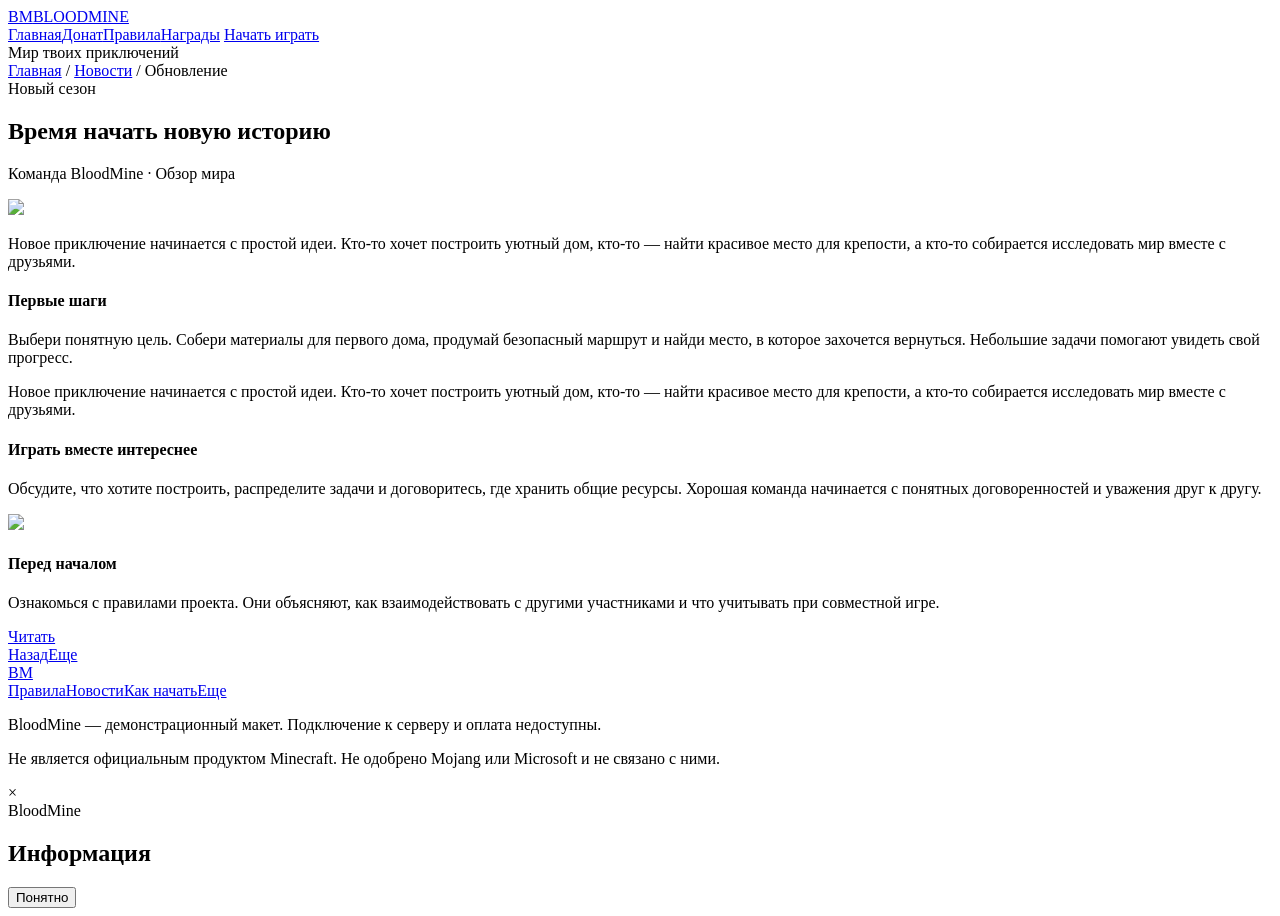
==== article.html @ 49ccde0c "Add files via upload" ====
<!DOCTYPE html>
<html lang="en">
<head>
  <meta charset="UTF-8">
  <title>Главная</title>
  <meta name="description" content="Лучший Minecraft сервер. Minecraft сервер, играть Minecraft, сервер Minecraft, лучший сервер.">
  <meta name="keywords" content="minecraft, сервер, сервер майнкрафт, майнкрафт сервер, лучший сервер, донат, minecraft сервер">
  <script src="assets/js/catalog.js"></script>
  <script src="assets/js/widgets.js"></script>
  <link rel="stylesheet" href="assets/css/components.css">
  <link rel="stylesheet" href="assets/css/styles.css">
</head>
<body>
    <div class="header wrap">
      <a class="logo" href="index.html">BM<span>BLOODMINE</span></a>
      <div class="nav">
        <a href="index.html">Главная</a><a href="index.html#shop">Донат</a><a href="rules.html">Правила</a><a href="rewards.html">Награды</a>
        <a class="nav-light" href="how-to-play.html">Начать играть</a>
      </div>
      <div class="header-note">Мир твоих приключений</div>
    </div>
    <div class="wrap article-page"><div class="breadcrumbs"><a href="index.html">Главная</a> / <a href="news.html">Новости</a> / Обновление</div><span class="pill">Новый сезон</span><h2>Время начать новую историю</h2><p class="article-meta">Команда BloodMine · Обзор мира</p><img class="article-cover" src="assets/images/season.png"><div class="article-body"><p>Новое приключение начинается с простой идеи. Кто-то хочет построить уютный дом, кто-то — найти красивое место для крепости, а кто-то собирается исследовать мир вместе с друзьями.</p><h4>Первые шаги</h4><p>Выбери понятную цель. Собери материалы для первого дома, продумай безопасный маршрут и найди место, в которое захочется вернуться. Небольшие задачи помогают увидеть свой прогресс.</p><p>Новое приключение начинается с простой идеи. Кто-то хочет построить уютный дом, кто-то — найти красивое место для крепости, а кто-то собирается исследовать мир вместе с друзьями.</p><h4>Играть вместе интереснее</h4><p>Обсудите, что хотите построить, распределите задачи и договоритесь, где хранить общие ресурсы. Хорошая команда начинается с понятных договоренностей и уважения друг к другу.</p><img src="assets/images/world.png"><h4>Перед началом</h4><p>Ознакомься с правилами проекта. Они объясняют, как взаимодействовать с другими участниками и что учитывать при совместной игре.</p><a class="orange" href="rules.html">Читать</a></div><div class="article-bottom"><a href="news.html">Назад</a><a href="index.html#shop">Еще</a></div></div>
    <div class="footer wrap">
      <a class="logo small-logo" href="index.html">BM</a>
      <div><div class="footer-links"><a href="rules.html">Правила</a><a href="news.html">Новости</a><a href="how-to-play.html">Как начать</a><a href="archive.html">Еще</a></div>
      <p>BloodMine — демонстрационный макет. Подключение к серверу и оплата недоступны.</p>
      <p>Не является официальным продуктом Minecraft. Не одобрено Mojang или Microsoft и не связано с ними.</p></div>
    </div>
    <div class="overlay" id="dialog"><div class="modal"><div class="modal-close" onclick="closeDialog()">×</div><div class="pill">BloodMine</div><h2 id="dialog-title">Информация</h2><p id="dialog-text"></p><button class="orange" onclick="closeDialog()">Понятно</button></div></div>
    <div class="toast" id="toast"></div>
    <script src="assets/js/app.js"></script><script src="assets/js/effects.js"></script>
</body>
</html>
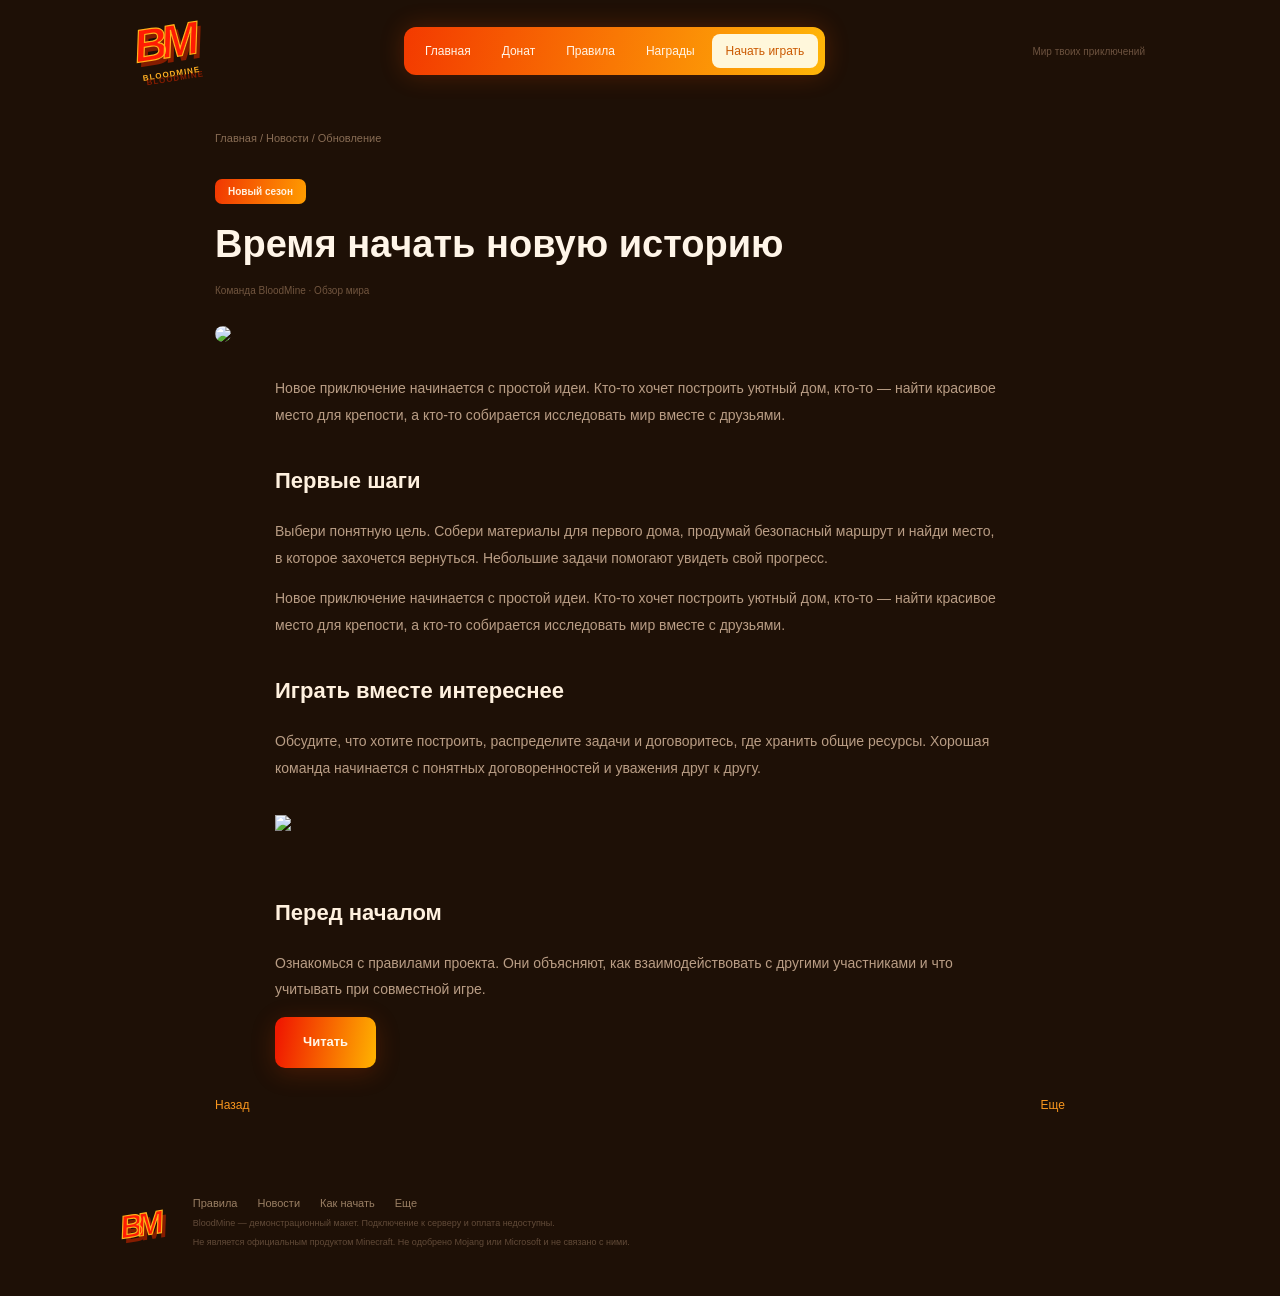
==== commit 7a12ed79: "SEO (Title, Description)" ====
--- a/article.html
+++ b/article.html
@@ -2,8 +2,8 @@
 <html lang="en">
 <head>
   <meta charset="UTF-8">
-  <title>Главная</title>
-  <meta name="description" content="Лучший Minecraft сервер. Minecraft сервер, играть Minecraft, сервер Minecraft, лучший сервер.">
+  <title>Новый сезон BloodMine: время начать новую историю</title>
+  <meta name="description" content="Обзор нового сезона BloodMine: что изменилось, какие новые возможности появились и как начать строить свою историю в обновлённом мире.">
   <meta name="keywords" content="minecraft, сервер, сервер майнкрафт, майнкрафт сервер, лучший сервер, донат, minecraft сервер">
   <script src="assets/js/catalog.js"></script>
   <script src="assets/js/widgets.js"></script>
--- a/assets/css/styles.css
+++ b/assets/css/styles.css
@@ -0,0 +1,815 @@
+* {
+    box-sizing: border-box;
+}
+
+html {
+    scroll-behavior: smooth;
+}
+
+body {
+    margin: 0;
+    overflow-x: hidden;
+    color: #fff5e8;
+    background: #1e1006;
+    font-family: "Trebuchet MS", Arial, sans-serif;
+    font-size: 14px;
+}
+
+a {
+    color: inherit;
+    text-decoration: none;
+}
+
+button {
+    font-family: inherit;
+    cursor: pointer;
+    border: 0;
+    color: white;
+}
+
+.wrap {
+    width: 100%;
+    max-width: 1040px;
+    margin: 0 auto;
+    padding: 0 15px;
+}
+
+.header {
+    height: 102px;
+    display: flex;
+    align-items: center;
+    justify-content: space-between;
+}
+
+.logo {
+    display: inline-block;
+    color: #ff1b04;
+    font-family: Impact, "Arial Black", sans-serif;
+    font-weight: 900;
+    font-style: italic;
+    font-size: 46px;
+    line-height: .8;
+    letter-spacing: -6px;
+    transform: rotate(-9deg);
+    -webkit-text-stroke: 1.2px #ffb11a;
+    text-shadow: 3px 5px #851c00;
+}
+
+.logo span {
+    display: block;
+    font: bold 8px Arial;
+    letter-spacing: 1px;
+    margin: 9px 0 0 4px;
+    -webkit-text-stroke: 0;
+    color: #ffaf22;
+}
+
+.nav {
+    display: flex;
+    gap: 3px;
+    align-items: center;
+    padding: 7px;
+    border-radius: 12px;
+    background: linear-gradient(100deg,#f33a00,#ffb608);
+    box-shadow: 0 0 24px #ff510039;
+}
+
+.nav a {
+    font-size: 12px;
+    padding: 10px 14px;
+    border-radius: 8px;
+}
+
+.nav a:hover {
+    background: #ffffff20;
+}
+
+.nav-light {
+    background: #fff7db;
+    color: #cb5a02;
+}
+
+.header-note {
+    color: #6c523f;
+    font-size: 10px;
+}
+
+.hero {
+    height: 430px;
+    position: relative;
+    display: flex;
+    align-items: center;
+}
+
+.hero-copy {
+    width: 500px;
+    position: relative;
+    z-index: 1;
+}
+
+.eyebrow {
+    text-transform: uppercase;
+    color: #d79562;
+    font-size: 10px;
+    letter-spacing: 1.6px;
+}
+
+h2 {
+    font-size: 32px;
+    line-height: 1.08;
+    margin: 18px 0;
+    font-weight: 900;
+}
+
+.hero h2 {
+    font-size: 40px;
+    letter-spacing: -.8px;
+}
+
+.hero h2 span {
+    color: #fff7e8;
+}
+
+.hero p {
+    width: 390px;
+    font-size: 13px;
+    line-height: 1.6;
+    color: #ae9584;
+}
+
+.hero-players {
+    position: absolute;
+    left: 448px;
+    top: 8px;
+    width: 610px;
+    height: auto;
+}
+
+.orange {
+    display: inline-block;
+    text-align: center;
+    padding: 13px 28px;
+    background: linear-gradient(100deg,#f01a00 5%,#ffb400 100%);
+    color: #fff7e8;
+    border-radius: 10px;
+    font-size: 13px;
+    font-weight: bold;
+    box-shadow: 0 5px 25px #e9410036;
+}
+
+.orange:hover {
+    filter: brightness(1.1);
+}
+
+.hero-button {
+    width: 345px;
+    margin-top: 15px;
+}
+
+.hero-button span {
+    margin-left: 100px;
+}
+
+.section-title {
+    text-align: center;
+    margin: 22px 0 35px;
+}
+
+.pill {
+    display: inline-block;
+    border-radius: 7px;
+    background: linear-gradient(100deg,#f13702,#ff9d00);
+    color: #fff1df;
+    padding: 7px 13px;
+    font-size: 10px;
+    font-weight: bold;
+}
+
+.section-title h2 {
+    margin: 14px 0 10px;
+    font-size: 30px;
+}
+
+.section-title p {
+    color: #8a6f5a;
+    font-size: 11px;
+}
+
+.shop-section {
+    padding-top: 8px;
+}
+
+.store {
+    width: 918px;
+    margin: auto;
+    padding: 18px;
+    border-radius: 20px;
+    background: #180c04;
+    box-shadow: 0 15px 30px #00000035;
+}
+
+.tabs {
+    display: flex;
+    gap: 7px;
+    margin: 0 0 20px 187px;
+}
+
+.tab {
+    padding: 8px 14px;
+    font-size: 13px;
+    cursor: pointer;
+    color: #8a7464;
+    border-radius: 7px;
+}
+
+.tab.active {
+    background: linear-gradient(100deg,#f52300,#ff8900);
+    color: #fff;
+}
+
+.store-body {
+    display: flex;
+    gap: 15px;
+}
+
+.store-preview {
+    width: 170px;
+    text-align: center;
+    background: #120a04;
+    border-radius: 12px;
+    overflow: hidden;
+}
+
+h4 {
+    margin: 16px 0;
+    font-size: 17px;
+}
+
+.store-preview h4 {
+    font-size: 15px;
+}
+
+.store-preview img {
+    width: 175px;
+    height: auto;
+    margin-left: -4px;
+}
+
+.product-column {
+    width: 258px;
+}
+
+.column-heading {
+    background: linear-gradient(100deg,#f52b00,#ff9000);
+    padding: 10px;
+    border-radius: 8px;
+    text-align: center;
+    font-size: 12px;
+    font-weight: bold;
+    margin-bottom: 10px;
+}
+
+.column-heading.secondary {
+    background: #2b170b;
+}
+
+.product-row {
+    display: flex;
+    justify-content: space-between;
+    padding: 10px 12px;
+    margin: 5px 0;
+    background: #2b190d;
+    border-radius: 6px;
+    font-size: 12px;
+    cursor: pointer;
+}
+
+.product-row.chosen {
+    background: #6a3f22;
+}
+
+.product-row:hover {
+    background: #77401b;
+}
+
+.product-price {
+    color: #baa28b;
+    font-size: 11px;
+}
+
+.description-column {
+    width: 398px;
+    padding: 0 5px 18px 4px;
+    background: #210f05;
+    border-radius: 10px;
+}
+
+.description-column h4 {
+    margin: 25px 20px 12px;
+    font-size: 17px;
+}
+
+.description-column ul {
+    padding: 0 22px 0 38px;
+    color: #b8a28d;
+    font-size: 12px;
+    line-height: 2;
+    min-height: 125px;
+}
+
+.description-column li span {
+    color: #ff9e0b;
+}
+
+.term-label {
+    font-size: 10px;
+    color: #775e4b;
+    margin: 15px 20px 8px;
+}
+
+.terms {
+    display: flex;
+    gap: 10px;
+    font-size: 10px;
+    margin: 0 20px 17px;
+    color: #826953;
+}
+
+.terms span {
+    padding: 7px 10px;
+    border-radius: 5px;
+    cursor: pointer;
+}
+
+.terms .selected {
+    background: #ef780a;
+    color: #fff;
+}
+
+.description-column .orange {
+    display: block;
+    margin: 0 20px;
+    width: 350px;
+}
+
+.fineprint {
+    color: #5c402c;
+    font-size: 9px;
+    text-align: center;
+    margin: 12px 0 0;
+}
+
+.news-section {
+    padding-top: 70px;
+}
+
+.news-grid {
+    display: grid;
+    grid-template-columns: repeat(3,1fr);
+    gap: 20px;
+    margin-top: 38px;
+}
+
+.news-card {
+    background: #28160c;
+    border-radius: 12px;
+    overflow: hidden;
+}
+
+.news-card img {
+    width: 100%;
+    display: block;
+}
+
+.news-copy {
+    padding: 20px;
+}
+
+.news-copy h4 {
+    font-size: 18px;
+}
+
+.news-copy p {
+    color: #9c8270;
+    font-size: 12px;
+    line-height: 1.7;
+}
+
+.news-copy a,.text-link {
+    display: inline-block;
+    font-size: 12px;
+    color: #ff920d;
+    margin-top: 10px;
+}
+
+.text-link {
+    display: block;
+    width: max-content;
+    margin: 28px auto;
+}
+
+.about {
+    margin-top: 65px;
+    padding: 25px 30px;
+    background: #241207;
+    border-radius: 14px;
+}
+
+.about p {
+    color: #765c46;
+    font-size: 11px;
+    line-height: 1.7;
+}
+
+.about a {
+    color: #e68d22;
+    font-size: 11px;
+}
+
+.footer {
+    display: flex;
+    gap: 35px;
+    padding: 55px 0 40px;
+    align-items: center;
+}
+
+.small-logo {
+    font-size: 32px;
+}
+
+.footer-links {
+    display: flex;
+    gap: 20px;
+    font-size: 11px;
+    color: #9a7f64;
+}
+
+.footer p {
+    color: #614a38;
+    font-size: 9px;
+    margin: 9px 0;
+}
+
+.inner-page {
+    padding: 15px 50px 55px;
+    min-height: 760px;
+}
+
+.inner-page .section-title {
+    margin-bottom: 45px;
+}
+
+.rules-intro {
+    color: #a58b76;
+    font-size: 12px;
+    margin: auto auto 25px;
+    width: 800px;
+    line-height: 1.8;
+}
+
+.rules-list {
+    width: 800px;
+    margin: auto;
+}
+
+.rule {
+    margin: 10px 0;
+    border-radius: 8px;
+    overflow: hidden;
+    background: #2c190d;
+}
+
+.rule-heading {
+    display: flex;
+    justify-content: space-between;
+    padding: 18px 22px;
+    font-size: 13px;
+    cursor: pointer;
+}
+
+.rule-heading b {
+    color: #ff8b0b;
+    font-size: 18px;
+}
+
+.rule-content {
+    display: none;
+    padding: 8px 22px 25px;
+    font-size: 12px;
+    color: #aa8b74;
+    line-height: 1.9;
+}
+
+.rule.open .rule-content {
+    display: block;
+}
+
+.bottom-help {
+    width: 800px;
+    margin: 45px auto;
+    padding: 25px;
+    background: #261407;
+    border-radius: 12px;
+}
+
+.bottom-help p {
+    font-size: 12px;
+    color: #a58b76;
+}
+
+.bottom-help .orange {
+    margin-top: 12px;
+}
+
+.rewards-grid {
+    display: grid;
+    grid-template-columns: repeat(3,1fr);
+    gap: 18px;
+}
+
+.reward-card {
+    padding: 22px;
+    text-align: center;
+    border-radius: 12px;
+    background: linear-gradient(145deg,#d75519,#f29339);
+    position: relative;
+}
+
+.reward-number {
+    position: absolute;
+    top: 18px;
+    left: 18px;
+    font-size: 11px;
+    color: #ffd3a3;
+}
+
+.reward-card img {
+    display: block;
+    width: 160px;
+    margin: auto;
+}
+
+.reward-card h4 {
+    margin: 3px 0 10px;
+}
+
+.reward-card p {
+    font-size: 11px;
+    color: #6d3219;
+    min-height: 30px;
+}
+
+.reward-card .orange {
+    width: 100%;
+    padding: 10px;
+}
+
+.reward-banner {
+    display: flex;
+    gap: 35px;
+    padding: 20px 65px;
+    margin-top: 45px;
+    background: #2b170b;
+    border-radius: 15px;
+    align-items: center;
+}
+
+.reward-banner img {
+    width: 140px;
+}
+
+.reward-banner p {
+    color: #9f816c;
+    font-size: 12px;
+}
+
+.reward-banner a {
+    color: #f99922;
+    font-size: 12px;
+}
+
+.guide-layout {
+    display: flex;
+    gap: 50px;
+}
+
+.guide-steps {
+    width: 600px;
+}
+
+.guide-step {
+    margin-bottom: 16px;
+    padding: 20px 25px;
+    background: #2b180c;
+    border-radius: 12px;
+}
+
+.guide-step>span {
+    color: #ff8908;
+    font-size: 11px;
+}
+
+.guide-step h4 {
+    margin: 10px 0;
+}
+
+.guide-step p {
+    font-size: 12px;
+    color: #a88c76;
+    line-height: 1.8;
+}
+
+.guide-step a {
+    color: #ff9517;
+    font-size: 12px;
+}
+
+.guide-player {
+    width: 250px;
+    height: 375px;
+    margin-top: 35px;
+}
+
+.guide-note {
+    padding: 25px;
+    background: #2d180a;
+    border-radius: 12px;
+    margin: 30px 0;
+}
+
+.guide-note p {
+    color: #ba9c81;
+    font-size: 12px;
+    line-height: 1.8;
+}
+
+.guide-note .orange {
+    margin-top: 12px;
+}
+
+.faq {
+    margin-top: 45px;
+}
+
+.news-wide {
+    margin-top: 40px;
+    display: flex;
+    align-items: center;
+    gap: 40px;
+    background: #291509;
+    padding: 15px 35px;
+    border-radius: 16px;
+}
+
+.news-wide img {
+    width: 360px;
+}
+
+.news-wide p {
+    color: #a88b72;
+    font-size: 12px;
+    line-height: 1.8;
+}
+
+.news-wide a {
+    color: #ff9823;
+    font-size: 12px;
+}
+
+.article-page {
+    width: 850px;
+    padding: 30px 0;
+}
+
+.breadcrumbs {
+    color: #886c54;
+    font-size: 11px;
+    margin: 0 0 35px;
+}
+
+.article-page h2 {
+    font-size: 38px;
+    margin: 20px 0;
+}
+
+.article-meta {
+    color: #71553f;
+    font-size: 10px;
+}
+
+.article-cover {
+    width: 850px;
+    border-radius: 12px;
+    margin-top: 20px;
+}
+
+.article-body {
+    width: 730px;
+    margin: 30px auto;
+    font-size: 14px;
+    line-height: 1.9;
+    color: #b99d85;
+}
+
+.article-body h4 {
+    color: #fff1df;
+    font-size: 22px;
+    margin-top: 32px;
+}
+
+.article-body img {
+    width: 730px;
+    margin: 20px 0;
+}
+
+.article-bottom {
+    display: flex;
+    justify-content: space-between;
+    color: #f8961e;
+    font-size: 12px;
+}
+
+.overlay {
+    position: fixed;
+    inset: 0;
+    background: #000b;
+    z-index: 30;
+    display: none;
+    align-items: center;
+    justify-content: center;
+}
+
+.overlay.visible {
+    display: flex;
+}
+
+.modal {
+    width: 470px;
+    padding: 40px;
+    border-radius: 15px;
+    background: #2b180c;
+    position: relative;
+    box-shadow: 0 15px 60px #000a;
+}
+
+.modal h2 {
+    font-size: 26px;
+}
+
+.modal p {
+    color: #bba087;
+    font-size: 13px;
+    line-height: 1.8;
+}
+
+.modal-close {
+    position: absolute;
+    right: 20px;
+    top: 15px;
+    cursor: pointer;
+    color: #a78261;
+    font-size: 24px;
+}
+
+.modal .orange {
+    width: 100%;
+    margin-top: 20px;
+}
+
+.toast {
+    position: fixed;
+    bottom: 25px;
+    left: 45%;
+    background: #b64a09;
+    padding: 14px 30px;
+    border-radius: 8px;
+    display: none;
+}
+
+.hero-players {
+    height: 410px;
+    top: 8px;
+}
+
+.hero-players img {
+    position: absolute;
+    width: auto;
+}
+
+.hero-back {
+    left: -5px;
+    top: 55px;
+    height: 340px;
+}
+
+.hero-front {
+    left: 285px;
+    top: 0;
+    height: 400px;
+}
+
+.news-wide>img {
+    width: 300px;
+    max-height: 300px;
+    object-fit: contain;
+}
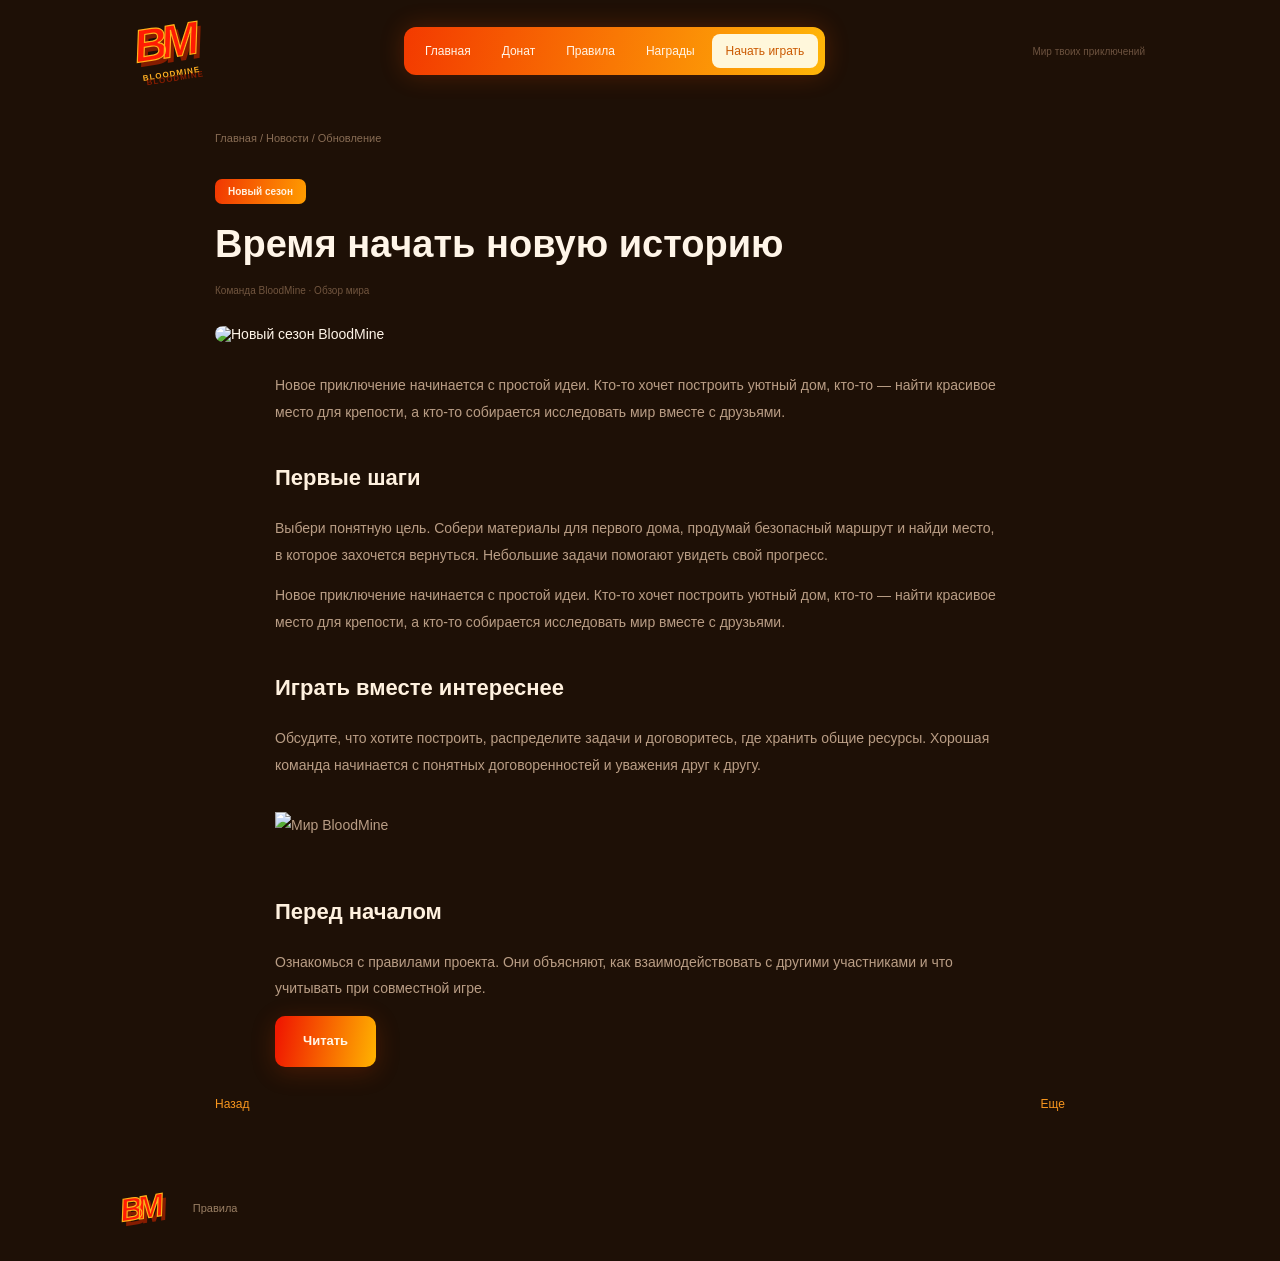
==== commit c977b664: "Исправленная семантика" ====
--- a/article.html
+++ b/article.html
@@ -1,7 +1,8 @@
 <!DOCTYPE html>
-<html lang="en">
+<html lang="ru">
 <head>
   <meta charset="UTF-8">
+  <meta name="viewport" content="width=device-width, initial-scale=1.0">
   <title>Новый сезон BloodMine: время начать новую историю</title>
   <meta name="description" content="Обзор нового сезона BloodMine: что изменилось, какие новые возможности появились и как начать строить свою историю в обновлённом мире.">
   <meta name="keywords" content="minecraft, сервер, сервер майнкрафт, майнкрафт сервер, лучший сервер, донат, minecraft сервер">
@@ -11,23 +12,38 @@
   <link rel="stylesheet" href="assets/css/styles.css">
 </head>
 <body>
-    <div class="header wrap">
+    <header class="header wrap">
       <a class="logo" href="index.html">BM<span>BLOODMINE</span></a>
-      <div class="nav">
+      <nav class="nav">
         <a href="index.html">Главная</a><a href="index.html#shop">Донат</a><a href="rules.html">Правила</a><a href="rewards.html">Награды</a>
         <a class="nav-light" href="how-to-play.html">Начать играть</a>
-      </div>
+      </nav>
       <div class="header-note">Мир твоих приключений</div>
-    </div>
-    <div class="wrap article-page"><div class="breadcrumbs"><a href="index.html">Главная</a> / <a href="news.html">Новости</a> / Обновление</div><span class="pill">Новый сезон</span><h2>Время начать новую историю</h2><p class="article-meta">Команда BloodMine · Обзор мира</p><img class="article-cover" src="assets/images/season.png"><div class="article-body"><p>Новое приключение начинается с простой идеи. Кто-то хочет построить уютный дом, кто-то — найти красивое место для крепости, а кто-то собирается исследовать мир вместе с друзьями.</p><h4>Первые шаги</h4><p>Выбери понятную цель. Собери материалы для первого дома, продумай безопасный маршрут и найди место, в которое захочется вернуться. Небольшие задачи помогают увидеть свой прогресс.</p><p>Новое приключение начинается с простой идеи. Кто-то хочет построить уютный дом, кто-то — найти красивое место для крепости, а кто-то собирается исследовать мир вместе с друзьями.</p><h4>Играть вместе интереснее</h4><p>Обсудите, что хотите построить, распределите задачи и договоритесь, где хранить общие ресурсы. Хорошая команда начинается с понятных договоренностей и уважения друг к другу.</p><img src="assets/images/world.png"><h4>Перед началом</h4><p>Ознакомься с правилами проекта. Они объясняют, как взаимодействовать с другими участниками и что учитывать при совместной игре.</p><a class="orange" href="rules.html">Читать</a></div><div class="article-bottom"><a href="news.html">Назад</a><a href="index.html#shop">Еще</a></div></div>
-    <div class="footer wrap">
+    </header>
+
+    <main>
+      <article class="wrap article-page">
+        <nav class="breadcrumbs"><a href="index.html">Главная</a> / <a href="news.html">Новости</a> / Обновление</nav>
+        <span class="pill">Новый сезон</span>
+        <h2>Время начать новую историю</h2>
+        <p class="article-meta">Команда BloodMine · Обзор мира</p>
+        <img class="article-cover" src="assets/images/season.png" alt="Новый сезон BloodMine">
+        <div class="article-body">
+          <p>Новое приключение начинается с простой идеи. Кто-то хочет построить уютный дом, кто-то — найти красивое место для крепости, а кто-то собирается исследовать мир вместе с друзьями.</p>
+          <h4>Первые шаги</h4>
+          <p>Выбери понятную цель. Собери материалы для первого дома, продумай безопасный маршрут и найди место, в которое захочется вернуться. Небольшие задачи помогают увидеть свой прогресс.</p>
+          <p>Новое приключение начинается с простой идеи. Кто-то хочет построить уютный дом, кто-то — найти красивое место для крепости, а кто-то собирается исследовать мир вместе с друзьями.</p>
+          <h4>Играть вместе интереснее</h4>
+          <p>Обсудите, что хотите построить, распределите задачи и договоритесь, где хранить общие ресурсы. Хорошая команда начинается с понятных договоренностей и уважения друг к другу.</p>
+          <img src="assets/images/world.png" alt="Мир BloodMine">
+          <h4>Перед началом</h4>
+          <p>Ознакомься с правилами проекта. Они объясняют, как взаимодействовать с другими участниками и что учитывать при совместной игре.</p>
+          <a class="orange" href="rules.html">Читать</a>
+        </div>
+        <div class="article-bottom"><a href="news.html">Назад</a><a href="index.html#shop">Еще</a></div>
+      </article>
+    </main>
+
+    <footer class="footer wrap">
       <a class="logo small-logo" href="index.html">BM</a>
-      <div><div class="footer-links"><a href="rules.html">Правила</a><a href="news.html">Новости</a><a href="how-to-play.html">Как начать</a><a href="archive.html">Еще</a></div>
-      <p>BloodMine — демонстрационный макет. Подключение к серверу и оплата недоступны.</p>
-      <p>Не является официальным продуктом Minecraft. Не одобрено Mojang или Microsoft и не связано с ними.</p></div>
-    </div>
-    <div class="overlay" id="dialog"><div class="modal"><div class="modal-close" onclick="closeDialog()">×</div><div class="pill">BloodMine</div><h2 id="dialog-title">Информация</h2><p id="dialog-text"></p><button class="orange" onclick="closeDialog()">Понятно</button></div></div>
-    <div class="toast" id="toast"></div>
-    <script src="assets/js/app.js"></script><script src="assets/js/effects.js"></script>
-</body>
-</html>
+      <div><nav class="footer-links"><a href="rules.html">Правила</a><a href="news
--- a/assets/css/styles.css
+++ b/assets/css/styles.css
@@ -411,6 +411,7 @@
 .about {
     margin-top: 65px;
     padding: 25px 30px;
+    margin-bottom: 50px;
     background: #241207;
     border-radius: 14px;
 }
@@ -813,3 +814,178 @@
     max-height: 300px;
     object-fit: contain;
 }
+
+@media (max-width: 1100px) {
+    .wrap {
+        width: 85%;
+        max-width: 100%;
+        padding: 0 20px;
+    }
+
+    .hero-players {
+        display: none;
+    }
+
+    .hero-copy {
+        width: 100%;
+    }
+
+    .store {
+        width: 100%;
+    }
+
+    .store-body {
+        flex-wrap: wrap;
+    }
+
+    .tabs {
+        margin-left: 0;
+        justify-content: center;
+        flex-wrap: wrap;
+    }
+
+    .news-grid,
+    .rewards-grid {
+        grid-template-columns: repeat(2, 1fr);
+    }
+
+    .guide-layout,
+    .news-wide {
+        flex-direction: column;
+        align-items: flex-start;
+    }
+
+    .guide-steps,
+    .article-body,
+    .rules-intro,
+    .rules-list,
+    .bottom-help,
+    .article-page {
+        width: 100%;
+    }
+}
+
+@media (max-width: 768px) {
+    body {
+        min-width: 0;
+    }
+
+    .header {
+        flex-direction: column;
+        height: auto;
+        padding: 20px 0;
+        gap: 15px;
+    }
+
+    .nav {
+        flex-direction: column;
+        width: 100%;
+        padding: 15px;
+    }
+
+    .nav a {
+        width: 100%;
+        text-align: center;
+    }
+
+    .header-note {
+        display: none;
+    }
+
+    .hero {
+        height: auto;
+        padding: 40px 0;
+    }
+
+    .hero h2 {
+        font-size: 28px;
+    }
+
+    .hero p {
+        width: 100%;
+    }
+
+    .hero-button {
+        width: 100%;
+    }
+
+    .hero-button span {
+        margin-left: 10px;
+    }
+
+    .store-body {
+        flex-direction: column;
+    }
+
+    .store-preview,
+    .product-column,
+    .description-column {
+        width: 100%;
+    }
+
+    .store-preview img {
+        margin: 0 auto;
+        display: block;
+        max-width: 250px;
+    }
+
+    .description-column .orange {
+        width: 100%;
+        margin: 0;
+    }
+
+    .news-grid,
+    .rewards-grid {
+        grid-template-columns: 1fr;
+    }
+
+    .guide-player {
+        width: 100%;
+        height: auto;
+        margin-top: 20px;
+    }
+
+    .footer {
+        flex-direction: column;
+        align-items: flex-start;
+        gap: 20px;
+    }
+
+    .footer-links {
+        flex-wrap: wrap;
+        gap: 10px;
+    }
+
+    .article-page {
+        width: 100%;
+        padding: 20px 10px;
+    }
+
+    .article-page h2 {
+        font-size: 26px;
+    }
+
+    .article-body {
+        width: 100%;
+        font-size: 13px;
+    }
+
+    .article-cover,
+    .article-body img,
+    .news-wide img,
+    .hero-players img {
+        width: 100%;
+        max-width: 100%;
+        height: auto;
+    }
+
+    img {
+        max-width: 100%;
+        height: auto;
+    }
+
+    * {
+        max-width: 100vw;
+        box-sizing: border-box;
+    }
+}
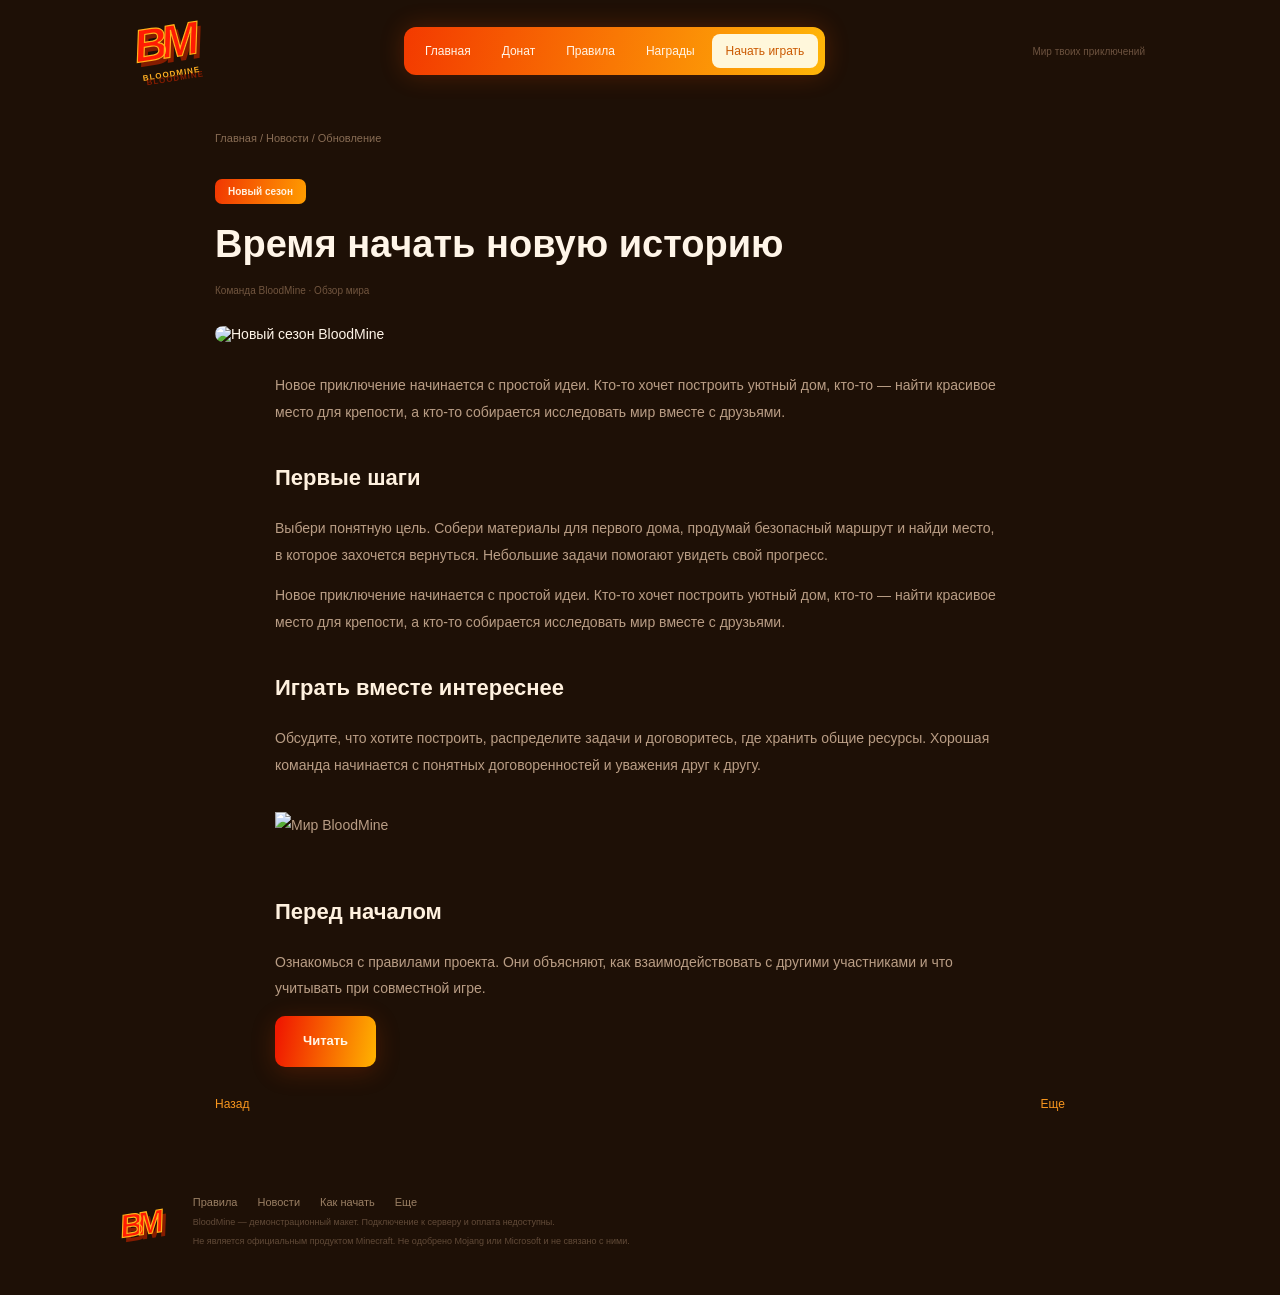
==== commit be24814f: "Доделана страница article" ====
--- a/article.html
+++ b/article.html
@@ -46,4 +46,13 @@
 
     <footer class="footer wrap">
       <a class="logo small-logo" href="index.html">BM</a>
-      <div><nav class="footer-links"><a href="rules.html">Правила</a><a href="news+      <div><nav class="footer-links"><a href="rules.html">Правила</a><a href="news.html">Новости</a><a href="how-to-play.html">Как начать</a><a href="index.html">Еще</a></nav>
+      <p>BloodMine — демонстрационный макет. Подключение к серверу и оплата недоступны.</p>
+      <p>Не является официальным продуктом Minecraft. Не одобрено Mojang или Microsoft и не связано с ними.</p></div>
+    </footer>
+
+    <div class="overlay" id="dialog"><div class="modal" role="dialog" aria-modal="true"><div class="modal-close" onclick="closeDialog()">×</div><div class="pill">BloodMine</div><h2 id="dialog-title">Информация</h2><p id="dialog-text"></p><button class="orange" onclick="closeDialog()">Понятно</button></div></div>
+    <div class="toast" id="toast"></div>
+    <script src="assets/js/app.js"></script><script src="assets/js/effects.js"></script>
+</body>
+</html>
--- a/assets/css/styles.css
+++ b/assets/css/styles.css
@@ -24,7 +24,7 @@
     font-family: inherit;
     cursor: pointer;
     border: 0;
-    color: white;
+    color: black;
 }
 
 .wrap {
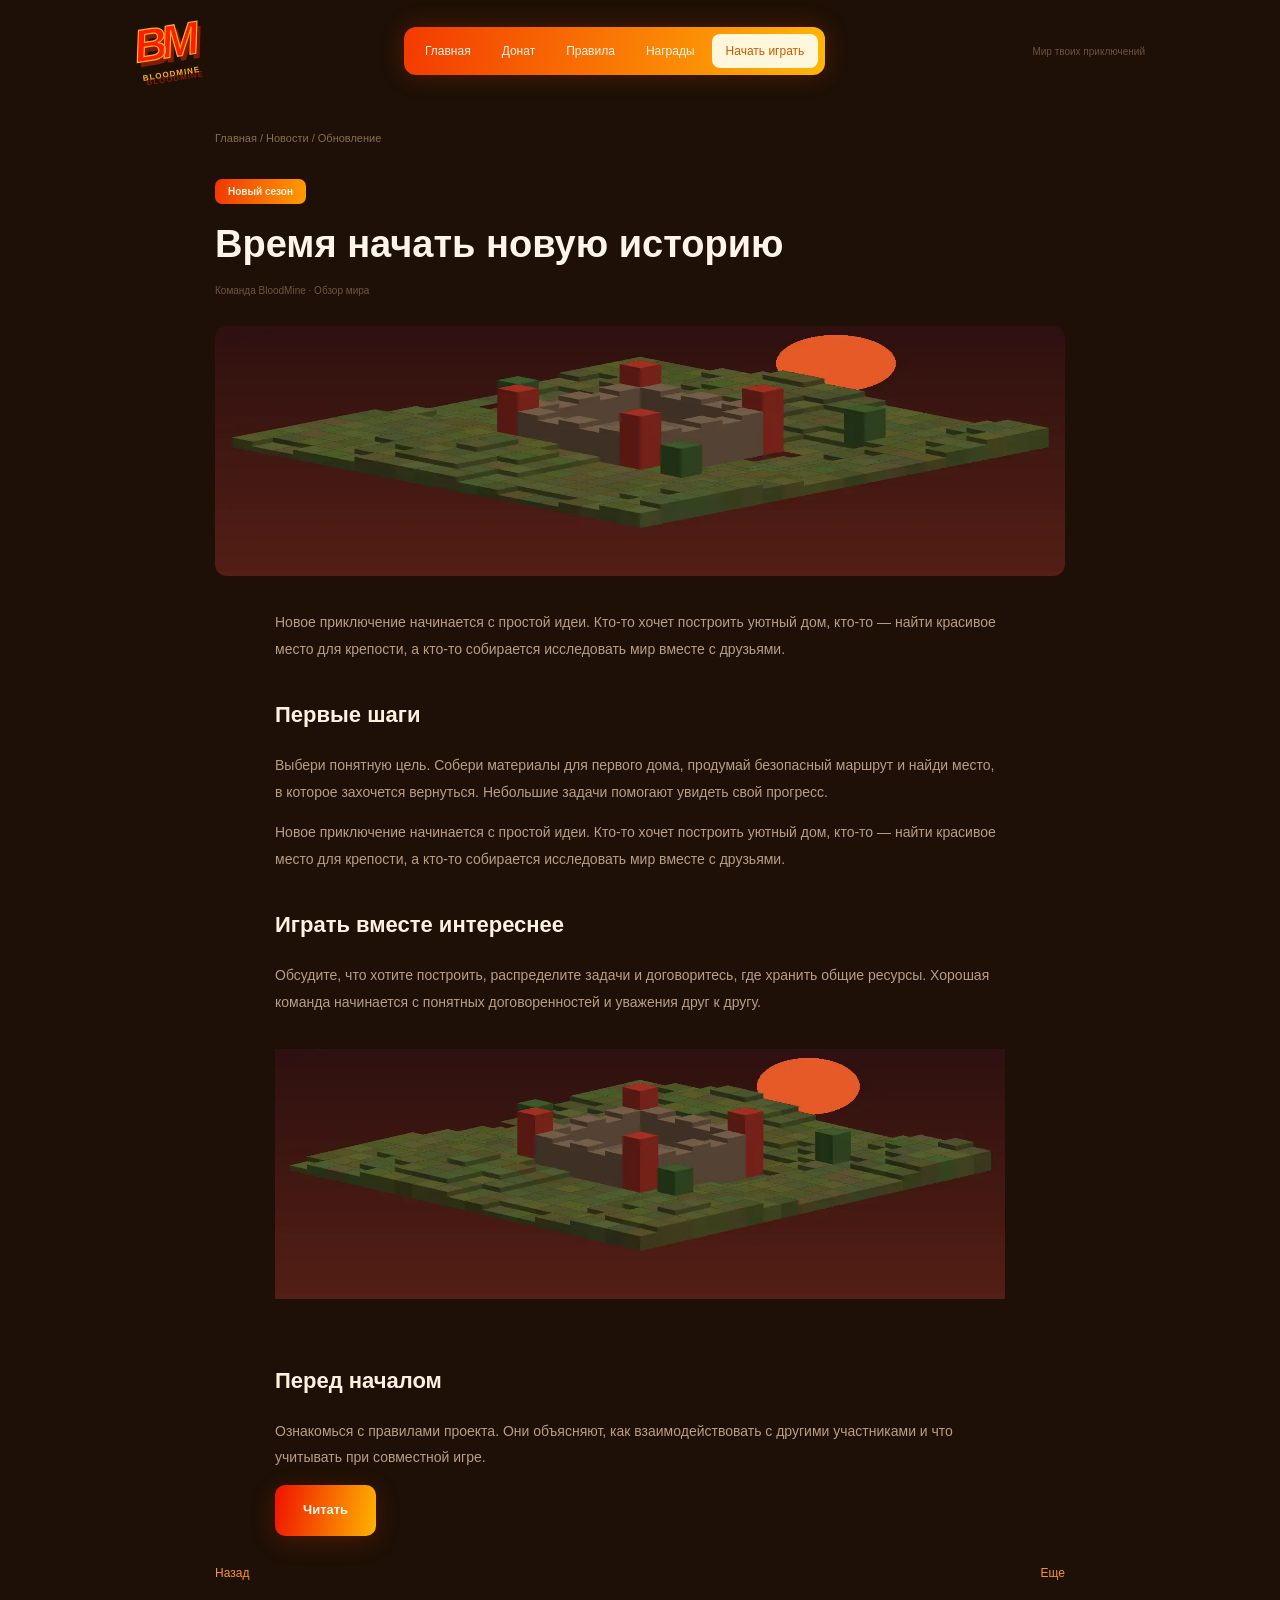
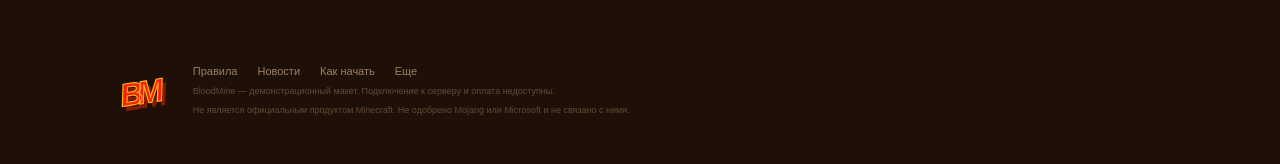
==== commit 9ab07990: "Сжаты и исправлены проблемы с изображениями" ====
--- a/article.html
+++ b/article.html
@@ -8,7 +8,6 @@
   <meta name="keywords" content="minecraft, сервер, сервер майнкрафт, майнкрафт сервер, лучший сервер, донат, minecraft сервер">
   <script src="assets/js/catalog.js"></script>
   <script src="assets/js/widgets.js"></script>
-  <link rel="stylesheet" href="assets/css/components.css">
   <link rel="stylesheet" href="assets/css/styles.css">
 </head>
 <body>
@@ -27,7 +26,7 @@
         <span class="pill">Новый сезон</span>
         <h2>Время начать новую историю</h2>
         <p class="article-meta">Команда BloodMine · Обзор мира</p>
-        <img class="article-cover" src="assets/images/season.png" alt="Новый сезон BloodMine">
+        <img class="article-cover" src="assets/images/season.webp" width="400" height="250" alt="Новый сезон BloodMine">
         <div class="article-body">
           <p>Новое приключение начинается с простой идеи. Кто-то хочет построить уютный дом, кто-то — найти красивое место для крепости, а кто-то собирается исследовать мир вместе с друзьями.</p>
           <h4>Первые шаги</h4>
@@ -35,7 +34,7 @@
           <p>Новое приключение начинается с простой идеи. Кто-то хочет построить уютный дом, кто-то — найти красивое место для крепости, а кто-то собирается исследовать мир вместе с друзьями.</p>
           <h4>Играть вместе интереснее</h4>
           <p>Обсудите, что хотите построить, распределите задачи и договоритесь, где хранить общие ресурсы. Хорошая команда начинается с понятных договоренностей и уважения друг к другу.</p>
-          <img src="assets/images/world.png" alt="Мир BloodMine">
+          <img src="assets/images/arena.webp" width="400" height="250" alt="Мир BloodMine">
           <h4>Перед началом</h4>
           <p>Ознакомься с правилами проекта. Они объясняют, как взаимодействовать с другими участниками и что учитывать при совместной игре.</p>
           <a class="orange" href="rules.html">Читать</a>
--- a/assets/css/styles.css
+++ b/assets/css/styles.css
@@ -819,7 +819,6 @@
     .wrap {
         width: 85%;
         max-width: 100%;
-        padding: 0 20px;
     }
 
     .hero-players {
@@ -989,3 +988,7 @@
         box-sizing: border-box;
     }
 }
+a:focus, button:focus {
+    outline: 2px solid #ff8900;
+    outline-offset: 2px;
+}
